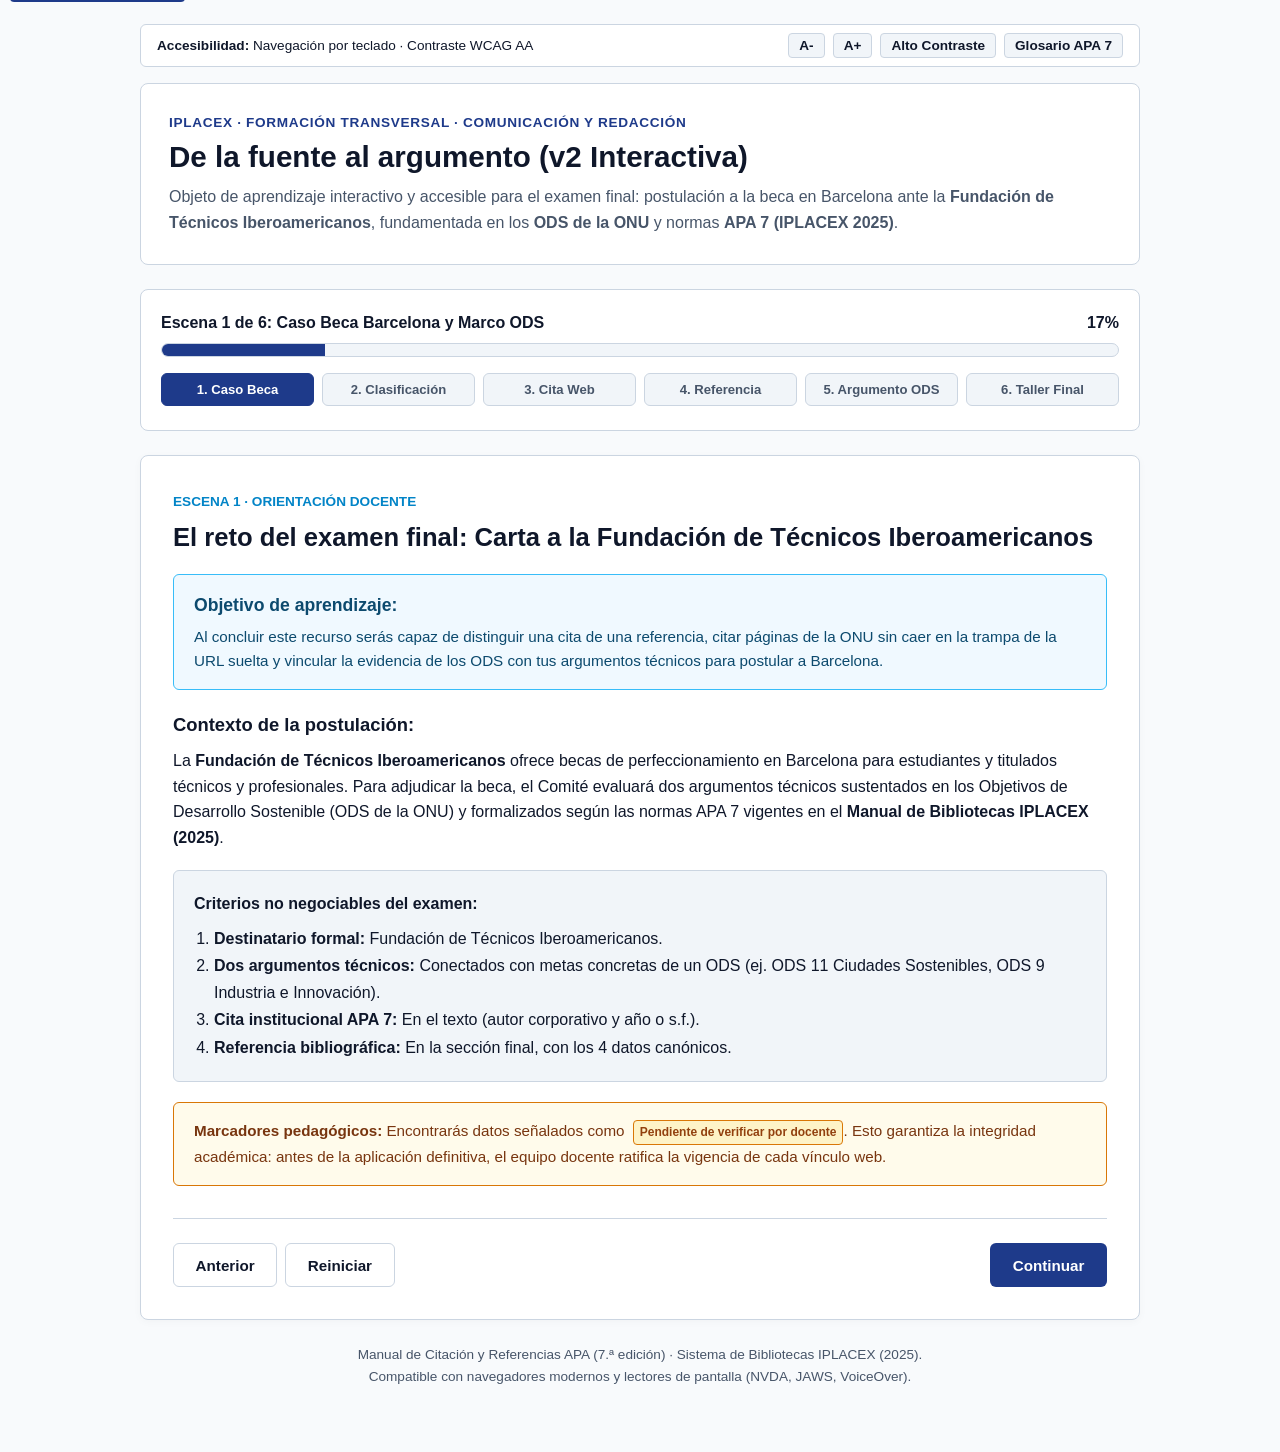
==== public/de_la_fuente_al_argumento_v2.html @ 6ce0df16 "feat: initialize project structure and base app Set up the core development environment with Vite, R" ====
<!DOCTYPE html>
<html lang="es">
<head>
  <meta charset="UTF-8">
  <meta name="viewport" content="width=device-width, initial-scale=1.0">
  <title>De la fuente al argumento (v2 Avanzada) - Objeto de Aprendizaje APA 7 & ODS</title>
  <meta name="description" content="Recurso educativo accesible avanzado v2: normas APA 7 (IPLACEX 2025), ODS de la ONU y carta de postulación a la Fundación de Técnicos Iberoamericanos.">
  <style>
    :root {
      --font-scale: 1rem;
      --color-bg: #f8fafc;
      --color-surface: #ffffff;
      --color-surface-subtle: #f1f5f9;
      --color-border: #cbd5e1;
      --color-border-dark: #64748b;
      --color-text: #0f172a;
      --color-text-muted: #475569;
      --color-primary: #1e3a8a;
      --color-primary-hover: #172554;
      --color-accent: #0284c7;
      --color-success-bg: #ecfdf5;
      --color-success-border: #059669;
      --color-success-text: #064e3b;
      --color-error-bg: #fef2f2;
      --color-error-border: #dc2626;
      --color-error-text: #7f1d1d;
      --color-warning-bg: #fffbeb;
      --color-warning-border: #d97706;
      --color-warning-text: #78350f;
    }

    body.high-contrast {
      --color-bg: #000000;
      --color-surface: #121212;
      --color-surface-subtle: #1e1e1e;
      --color-border: #ffffff;
      --color-border-dark: #facc15;
      --color-text: #ffffff;
      --color-text-muted: #e2e8f0;
      --color-primary: #facc15;
      --color-primary-hover: #eab308;
      --color-accent: #38bdf8;
      --color-success-bg: #052e16;
      --color-success-border: #22c55e;
      --color-success-text: #86efac;
      --color-error-bg: #450a0a;
      --color-error-border: #ef4444;
      --color-error-text: #fca5a5;
    }

    * {
      box-sizing: border-box;
      margin: 0;
      padding: 0;
    }

    body {
      font-family: -apple-system, BlinkMacSystemFont, "Segoe UI", Roboto, Helvetica, Arial, sans-serif;
      font-size: var(--font-scale);
      background-color: var(--color-bg);
      color: var(--color-text);
      line-height: 1.6;
      padding: 1.5rem 1rem 4rem 1rem;
      transition: background-color 0.2s, color 0.2s;
    }

    .skip-link {
      position: absolute;
      top: -40px;
      left: 10px;
      background: var(--color-primary);
      color: #fff;
      padding: 8px 16px;
      text-decoration: none;
      font-weight: bold;
      z-index: 1000;
      border-radius: 4px;
    }
    .skip-link:focus {
      top: 10px;
      outline: 3px solid #facc15;
    }

    :focus-visible {
      outline: 3px solid var(--color-primary);
      outline-offset: 3px;
    }

    .container {
      max-width: 1000px;
      margin: 0 auto;
    }

    /* Accessibility Top Bar */
    .accessibility-bar {
      display: flex;
      justify-content: space-between;
      align-items: center;
      background: var(--color-surface);
      border: 1px solid var(--color-border);
      border-radius: 6px;
      padding: 0.5rem 1rem;
      margin-bottom: 1rem;
      font-size: 0.85rem;
      flex-wrap: wrap;
      gap: 0.5rem;
    }

    .accessibility-controls {
      display: flex;
      gap: 0.5rem;
      align-items: center;
    }

    .btn-acc {
      background: var(--color-surface-subtle);
      border: 1px solid var(--color-border);
      color: var(--color-text);
      padding: 4px 10px;
      border-radius: 4px;
      font-size: 0.85rem;
      font-weight: 600;
      cursor: pointer;
    }
    .btn-acc:hover {
      background: var(--color-border);
    }

    header.app-header {
      background: var(--color-surface);
      border: 1px solid var(--color-border);
      border-radius: 8px;
      padding: 1.75rem;
      margin-bottom: 1.5rem;
    }

    .badge-institution {
      font-size: 0.85rem;
      font-weight: 700;
      color: var(--color-primary);
      text-transform: uppercase;
      letter-spacing: 0.05em;
    }

    h1.resource-title {
      font-size: 1.85rem;
      font-weight: 800;
      margin: 0.35rem 0 0.5rem 0;
      line-height: 1.25;
    }

    /* Tabs & Progress */
    .progress-section {
      background: var(--color-surface);
      border: 1px solid var(--color-border);
      border-radius: 8px;
      padding: 1.25rem;
      margin-bottom: 1.5rem;
    }

    .progress-header {
      display: flex;
      justify-content: space-between;
      align-items: center;
      margin-bottom: 0.5rem;
      font-weight: 700;
    }

    .progress-track {
      width: 100%;
      height: 14px;
      background: var(--color-surface-subtle);
      border: 1px solid var(--color-border);
      border-radius: 7px;
      overflow: hidden;
    }

    .progress-fill {
      height: 100%;
      background: var(--color-primary);
      width: 17%;
      transition: width 0.3s ease;
    }

    .scene-indicators {
      display: flex;
      justify-content: space-between;
      gap: 0.5rem;
      margin-top: 1rem;
      overflow-x: auto;
      padding-bottom: 4px;
    }

    .scene-dot-btn {
      flex: 1;
      min-width: 90px;
      background: var(--color-surface-subtle);
      border: 1px solid var(--color-border);
      border-radius: 6px;
      padding: 8px 6px;
      font-size: 0.82rem;
      font-weight: 600;
      color: var(--color-text-muted);
      cursor: pointer;
      text-align: center;
    }

    .scene-dot-btn.active {
      background: var(--color-primary);
      color: #ffffff;
      border-color: var(--color-primary);
    }
    body.high-contrast .scene-dot-btn.active {
      color: #000000;
    }

    .scene-dot-btn.completed {
      border-color: var(--color-success-border);
      color: var(--color-success-text);
    }

    main.scene-card {
      background: var(--color-surface);
      border: 1px solid var(--color-border);
      border-radius: 8px;
      padding: 2rem;
      box-shadow: 0 2px 8px rgba(0,0,0,0.03);
      margin-bottom: 1.5rem;
    }

    .scene-badge {
      display: inline-block;
      font-size: 0.85rem;
      font-weight: 700;
      color: var(--color-accent);
      margin-bottom: 0.5rem;
    }

    h2.scene-heading {
      font-size: 1.6rem;
      margin-bottom: 1rem;
      line-height: 1.3;
    }

    .callout {
      border-radius: 6px;
      padding: 1rem 1.25rem;
      margin: 1.25rem 0;
      font-size: 0.95rem;
      border: 1px solid var(--color-border);
      background: var(--color-surface-subtle);
    }

    .callout-info {
      border-color: #38bdf8;
      background: #f0f9ff;
      color: #0c4a6e;
    }
    body.high-contrast .callout-info {
      background: #082f49;
      color: #e0f2fe;
    }

    .callout-warning {
      border-color: var(--color-warning-border);
      background: var(--color-warning-bg);
      color: var(--color-warning-text);
    }

    .tag-unverified {
      display: inline-block;
      background: #fef3c7;
      border: 1px solid #d97706;
      color: #92400e;
      font-size: 0.75rem;
      font-weight: 700;
      padding: 2px 6px;
      border-radius: 4px;
      margin-left: 4px;
    }
    body.high-contrast .tag-unverified {
      background: #78350f;
      color: #fef08a;
      border-color: #fde047;
    }

    .btn {
      display: inline-flex;
      align-items: center;
      justify-content: center;
      padding: 0.7rem 1.35rem;
      font-size: 0.95rem;
      font-weight: 600;
      border-radius: 6px;
      cursor: pointer;
      border: 1px solid transparent;
      min-height: 44px;
    }

    .btn-primary {
      background: var(--color-primary);
      color: #ffffff;
    }
    body.high-contrast .btn-primary {
      color: #000000;
    }
    .btn-primary:hover {
      background: var(--color-primary-hover);
    }

    .btn-secondary {
      background: var(--color-surface);
      border-color: var(--color-border);
      color: var(--color-text);
    }
    .btn-secondary:hover {
      background: var(--color-surface-subtle);
      border-color: var(--color-border-dark);
    }

    .btn-hint {
      background: #fef9c3;
      border-color: #facc15;
      color: #854d0e;
    }

    .feedback-box {
      margin-top: 1.25rem;
      padding: 1.15rem;
      border-radius: 6px;
      font-size: 0.95rem;
      display: none;
    }
    .feedback-box.active { display: block; }
    .feedback-success {
      background: var(--color-success-bg);
      border: 2px solid var(--color-success-border);
      color: var(--color-success-text);
    }
    .feedback-error {
      background: var(--color-error-bg);
      border: 2px solid var(--color-error-border);
      color: var(--color-error-text);
    }

    .hint-box {
      background: #fefce8;
      border: 1px dashed #ca8a04;
      color: #713f12;
      padding: 0.85rem 1.15rem;
      border-radius: 6px;
      margin-top: 1rem;
      font-size: 0.92rem;
      display: none;
    }
    .hint-box.active { display: block; }

    .nav-toolbar {
      display: flex;
      justify-content: space-between;
      align-items: center;
      gap: 0.75rem;
      flex-wrap: wrap;
      margin-top: 2rem;
      padding-top: 1.5rem;
      border-top: 1px solid var(--color-border);
    }

    .comp-grid {
      display: grid;
      grid-template-columns: 1fr;
      gap: 1.25rem;
      margin-top: 1.25rem;
    }
    @media (min-width: 768px) {
      .comp-grid { grid-template-columns: 1fr 1fr; }
    }

    .comp-card {
      border: 2px solid var(--color-border);
      border-radius: 8px;
      padding: 1.25rem;
      background: var(--color-surface);
      display: flex;
      flex-direction: column;
      justify-content: space-between;
    }

    .rubric-item {
      border: 1px solid var(--color-border);
      border-radius: 6px;
      padding: 1rem;
      margin-bottom: 0.75rem;
      background: var(--color-surface);
    }
    .rubric-item label {
      display: flex;
      align-items: flex-start;
      gap: 0.75rem;
      font-weight: 600;
      cursor: pointer;
    }
    .rubric-item input[type="checkbox"] {
      width: 22px;
      height: 22px;
      margin-top: 2px;
      accent-color: var(--color-primary);
    }

    /* Modal for Glossary */
    .modal-backdrop {
      position: fixed;
      inset: 0;
      background: rgba(0,0,0,0.6);
      display: none;
      align-items: center;
      justify-content: center;
      z-index: 2000;
      padding: 1rem;
    }
    .modal-backdrop.active { display: flex; }

    .modal-content {
      background: var(--color-surface);
      border: 1px solid var(--color-border);
      border-radius: 8px;
      max-width: 700px;
      width: 100%;
      max-height: 85vh;
      overflow-y: auto;
      padding: 1.5rem;
    }

    .modal-header {
      display: flex;
      justify-content: space-between;
      align-items: center;
      margin-bottom: 1rem;
      border-bottom: 1px solid var(--color-border);
      padding-bottom: 0.5rem;
    }

    .close-btn {
      background: transparent;
      border: none;
      font-size: 1.5rem;
      cursor: pointer;
      color: var(--color-text);
    }

    .glossary-entry {
      margin-bottom: 1rem;
      padding-bottom: 1rem;
      border-bottom: 1px solid var(--color-border);
    }
    .glossary-entry strong { color: var(--color-primary); }

    @media print {
      body { background: white; color: black; }
      .accessibility-bar, .nav-toolbar, .scene-indicators, #btn-hint { display: none !important; }
      main.scene-card { border: none; box-shadow: none; }
    }
  </style>
</head>
<body>
  <a href="#main-content" class="skip-link">Saltar al contenido</a>

  <div class="container">
    <!-- Accessibility utility bar -->
    <aside class="accessibility-bar" aria-label="Herramientas de accesibilidad y consulta">
      <div><strong>Accesibilidad:</strong> Navegación por teclado · Contraste WCAG AA</div>
      <div class="accessibility-controls">
        <button class="btn-acc" onclick="changeFontSize(-1)" aria-label="Reducir tamaño de letra">A-</button>
        <button class="btn-acc" onclick="changeFontSize(1)" aria-label="Aumentar tamaño de letra">A+</button>
        <button class="btn-acc" onclick="toggleContrast()" id="btn-contrast">Alto Contraste</button>
        <button class="btn-acc" onclick="openGlossary()">Glosario APA 7</button>
      </div>
    </aside>

    <header class="app-header" role="banner">
      <div class="badge-institution">IPLACEX · Formación Transversal · Comunicación y Redacción</div>
      <h1 class="resource-title">De la fuente al argumento (v2 Interactiva)</h1>
      <p style="color: var(--color-text-muted);">
        Objeto de aprendizaje interactivo y accesible para el examen final: postulación a la beca en Barcelona ante la <strong>Fundación de Técnicos Iberoamericanos</strong>, fundamentada en los <strong>ODS de la ONU</strong> y normas <strong>APA 7 (IPLACEX 2025)</strong>.
      </p>
    </header>

    <section class="progress-section" aria-label="Progreso de aprendizaje">
      <div class="progress-header">
        <span id="progress-label">Escena 1 de 6: Orientación y Caso</span>
        <span id="progress-percent" aria-live="polite">17%</span>
      </div>
      <div class="progress-track" role="progressbar" id="progress-bar" aria-valuenow="17" aria-valuemin="0" aria-valuemax="100">
        <div class="progress-fill" id="progress-fill" style="width: 17%;"></div>
      </div>
      <nav class="scene-indicators" aria-label="Escenas disponibles">
        <button class="scene-dot-btn active" id="dot-1" onclick="goToScene(1)">1. Caso Beca</button>
        <button class="scene-dot-btn" id="dot-2" onclick="goToScene(2)">2. Clasificación</button>
        <button class="scene-dot-btn" id="dot-3" onclick="goToScene(3)">3. Cita Web</button>
        <button class="scene-dot-btn" id="dot-4" onclick="goToScene(4)">4. Referencia</button>
        <button class="scene-dot-btn" id="dot-5" onclick="goToScene(5)">5. Argumento ODS</button>
        <button class="scene-dot-btn" id="dot-6" onclick="goToScene(6)">6. Taller Final</button>
      </nav>
    </section>

    <main class="scene-card" id="main-content" role="main" tabindex="-1">
      <div id="scene-container"></div>

      <nav class="nav-toolbar" aria-label="Controles de navegación">
        <div style="display: flex; gap: 0.5rem;">
          <button class="btn btn-secondary" id="btn-prev" onclick="changeScene(-1)">Anterior</button>
          <button class="btn btn-secondary" onclick="restartResource()">Reiniciar</button>
        </div>
        <div style="display: flex; gap: 0.5rem;">
          <button class="btn btn-hint" id="btn-hint" onclick="toggleHint()">Ver Pista</button>
          <button class="btn btn-primary" id="btn-next" onclick="changeScene(1)">Continuar</button>
        </div>
      </nav>
    </main>

    <footer style="text-align: center; font-size: 0.85rem; color: var(--color-text-muted); margin-top: 1.5rem;">
      Manual de Citación y Referencias APA (7.ª edición) · Sistema de Bibliotecas IPLACEX (2025).<br>
      Compatible con navegadores modernos y lectores de pantalla (NVDA, JAWS, VoiceOver).
    </footer>
  </div>

  <!-- Modal Glosario -->
  <div class="modal-backdrop" id="glossary-modal" role="dialog" aria-modal="true" aria-labelledby="glossary-title">
    <div class="modal-content">
      <div class="modal-header">
        <h3 id="glossary-title" style="font-size: 1.3rem;">Glosario Clave APA 7 & ODS</h3>
        <button class="close-btn" onclick="closeGlossary()" aria-label="Cerrar ventana">×</button>
      </div>
      <div id="glossary-body">
        <div class="glossary-entry">
          <strong>Cita en el texto:</strong>
          <p>Mención en el párrafo que acredita autoría y fecha (ej. <code>(Organización de las Naciones Unidas [ONU], 2023, párr. 4)</code>). Nunca contiene una URL.</p>
        </div>
        <div class="glossary-entry">
          <strong>Referencia bibliográfica:</strong>
          <p>Entrada al final del texto en la sección 'Referencias' con: Autor. (Año). <em>Título en cursiva</em>. Sitio web. URL.</p>
        </div>
        <div class="glossary-entry">
          <strong>URL (Dirección web):</strong>
          <p>Localizador técnico que solo se coloca al cierre de la referencia bibliográfica para permitir al lector consultar la página original.</p>
        </div>
        <div class="glossary-entry">
          <strong>Autor Institucional o Corporativo:</strong>
          <p>Organismo que asume la responsabilidad del contenido (Organización de las Naciones Unidas). La primera vez se escribe completo con la sigla entre corchetes <code>[ONU]</code>.</p>
        </div>
        <div class="glossary-entry">
          <strong>(s.f.) - Sin fecha:</strong>
          <p>Abreviatura oficial en minúsculas exigida por APA 7 cuando una página web no tiene fecha de publicación o actualización explícita.</p>
        </div>
        <div class="glossary-entry">
          <strong>Marcador [Pendiente de verificar por docente]:</strong>
          <p>Rotulación pedagógica obligatoria para asegurar que el docente valide la fecha y enlace de la página institucional de la ONU antes de publicar el examen.</p>
        </div>
      </div>
      <div style="text-align: right; margin-top: 1rem;">
        <button class="btn btn-secondary" onclick="closeGlossary()">Entendido</button>
      </div>
    </div>
  </div>

  <script>
    let currentScene = 1;
    const totalScenes = 6;
    let hintVisible = false;
    let fontSizeMultiplier = 1;

    let s2Answers = {};
    const s2Items = [
      { id: 'item1', text: 'https://www.un.org/sustainabledevelopment/es/cities/', correct: 'url', explanation: 'Es una URL suelta. No constituye cita ni referencia.' },
      { id: 'item2', text: '(Organización de las Naciones Unidas [ONU], 2023, párr. 4)', correct: 'cita', explanation: 'Es una cita parentética en el texto con autor corporativo, año y párrafo.' },
      { id: 'item3', text: 'Organización de las Naciones Unidas. (2023). Objetivo 11: Lograr que las ciudades sean más inclusivas, seguras, resilientes y sostenibles. Naciones Unidas. https://www.un.org/sustainabledevelopment/es/cities/', correct: 'referencia', explanation: 'Es una referencia bibliográfica completa según APA 7 (IPLACEX 2025).' },
      { id: 'item4', text: 'Según la Organización de las Naciones Unidas [ONU] (2023), la tecnificación de las redes energéticas...', correct: 'cita', explanation: 'Es una cita narrativa integrada al discurso del párrafo.' }
    ];

    let s3Selected = null;
    let s5Selected = null;
    let customTextDraft = '';

    function changeFontSize(delta) {
      if (delta > 0 && fontSizeMultiplier < 1.3) fontSizeMultiplier += 0.1;
      if (delta < 0 && fontSizeMultiplier > 0.85) fontSizeMultiplier -= 0.1;
      document.documentElement.style.setProperty('--font-scale', fontSizeMultiplier + 'rem');
    }

    function toggleContrast() {
      document.body.classList.toggle('high-contrast');
      const isHc = document.body.classList.contains('high-contrast');
      document.getElementById('btn-contrast').innerText = isHc ? 'Modo Normal' : 'Alto Contraste';
    }

    function openGlossary() { document.getElementById('glossary-modal').classList.add('active'); }
    function closeGlossary() { document.getElementById('glossary-modal').classList.remove('active'); }

    function renderScene(sceneNum) {
      const container = document.getElementById('scene-container');
      hintVisible = false;
      document.getElementById('btn-hint').style.display = (sceneNum >= 2 && sceneNum <= 5) ? 'inline-flex' : 'none';
      document.getElementById('btn-prev').disabled = (sceneNum === 1);
      document.getElementById('btn-next').innerText = (sceneNum === totalScenes) ? 'Finalizar' : 'Continuar';

      const pct = Math.round((sceneNum / totalScenes) * 100);
      document.getElementById('progress-percent').innerText = pct + '%';
      document.getElementById('progress-fill').style.width = pct + '%';
      document.getElementById('progress-bar').setAttribute('aria-valuenow', pct);

      const sceneNames = [
        "Caso Beca Barcelona y Marco ODS",
        "Clasificar Cita, Referencia y URL",
        "Cita Institucional APA 7",
        "Referencia Bibliográfica en 4 Pasos",
        "Fundamentación del Argumento con ODS",
        "Taller de Redacción y Autoevaluación"
      ];
      document.getElementById('progress-label').innerText = `Escena ${sceneNum} de ${totalScenes}: ${sceneNames[sceneNum - 1]}`;

      for (let i = 1; i <= totalScenes; i++) {
        const dot = document.getElementById('dot-' + i);
        if (dot) dot.className = 'scene-dot-btn' + (i === sceneNum ? ' active' : (i < sceneNum ? ' completed' : ''));
      }

      if (sceneNum === 1) {
        container.innerHTML = `
          <span class="scene-badge">ESCENA 1 · ORIENTACIÓN DOCENTE</span>
          <h2 class="scene-heading">El reto del examen final: Carta a la Fundación de Técnicos Iberoamericanos</h2>
          
          <div class="callout callout-info">
            <h3 style="font-size: 1.1rem; margin-bottom: 0.35rem;">Objetivo de aprendizaje:</h3>
            <p>Al concluir este recurso serás capaz de distinguir una cita de una referencia, citar páginas de la ONU sin caer en la trampa de la URL suelta y vincular la evidencia de los ODS con tus argumentos técnicos para postular a Barcelona.</p>
          </div>

          <h3 style="font-size: 1.15rem; margin-top: 1.25rem;">Contexto de la postulación:</h3>
          <p style="margin-top: 0.5rem;">
            La <strong>Fundación de Técnicos Iberoamericanos</strong> ofrece becas de perfeccionamiento en Barcelona para estudiantes y titulados técnicos y profesionales. Para adjudicar la beca, el Comité evaluará dos argumentos técnicos sustentados en los Objetivos de Desarrollo Sostenible (ODS de la ONU) y formalizados según las normas APA 7 vigentes en el <strong>Manual de Bibliotecas IPLACEX (2025)</strong>.
          </p>

          <div style="background: var(--color-surface-subtle); border: 1px solid var(--color-border); border-radius: 6px; padding: 1.25rem; margin: 1.25rem 0;">
            <h4 style="margin-bottom: 0.5rem;">Criterios no negociables del examen:</h4>
            <ol style="padding-left: 1.25rem; line-height: 1.7;">
              <li><strong>Destinatario formal:</strong> Fundación de Técnicos Iberoamericanos.</li>
              <li><strong>Dos argumentos técnicos:</strong> Conectados con metas concretas de un ODS (ej. ODS 11 Ciudades Sostenibles, ODS 9 Industria e Innovación).</li>
              <li><strong>Cita institucional APA 7:</strong> En el texto (autor corporativo y año o s.f.).</li>
              <li><strong>Referencia bibliográfica:</strong> En la sección final, con los 4 datos canónicos.</li>
            </ol>
          </div>

          <div class="callout callout-warning">
            <strong>Marcadores pedagógicos:</strong> Encontrarás datos señalados como <span class="tag-unverified">Pendiente de verificar por docente</span>. Esto garantiza la integridad académica: antes de la aplicación definitiva, el equipo docente ratifica la vigencia de cada vínculo web.
          </div>
        `;
      } else if (sceneNum === 2) {
        container.innerHTML = `
          <span class="scene-badge">ESCENA 2 · ACTIVIDAD DE CLASIFICACIÓN</span>
          <h2 class="scene-heading">Diferenciar Cita, Referencia y URL</h2>
          <p>Uno de los errores más graves en Blackboard es pegar una URL en el cuerpo de la carta creyendo que es una cita. Clasifica cada ítem:</p>

          <div style="margin-top: 1.25rem;">
            ${s2Items.map((item, idx) => `
              <div style="background: var(--color-surface-subtle); border: 1px solid var(--color-border); border-radius: 6px; padding: 1rem; margin-bottom: 1rem;">
                <p style="font-family: monospace; font-size: 0.95rem; margin-bottom: 0.75rem; word-break: break-all;"><strong>Ítem ${idx + 1}:</strong> "${item.text}"</p>
                <div style="display: flex; gap: 0.5rem; flex-wrap: wrap;">
                  <button class="btn btn-secondary ${s2Answers[item.id] === 'cita' ? 'btn-primary' : ''}" onclick="selectS2('${item.id}', 'cita')">Cita en el texto</button>
                  <button class="btn btn-secondary ${s2Answers[item.id] === 'referencia' ? 'btn-primary' : ''}" onclick="selectS2('${item.id}', 'referencia')">Referencia bibliográfica</button>
                  <button class="btn btn-secondary ${s2Answers[item.id] === 'url' ? 'btn-primary' : ''}" onclick="selectS2('${item.id}', 'url')">URL suelta</button>
                </div>
                <div id="fb-s2-${item.id}" class="feedback-box"></div>
              </div>
            `).join('')}
          </div>

          <div id="hint-content" class="hint-box">
            <strong>Pista del docente:</strong> Si tiene <code>https://</code> y nada más, es URL suelta. Si está entre paréntesis dentro de una oración (o integrada con el autor), es Cita. Si tiene autor, fecha, título en cursiva y URL al final del documento, es Referencia.
          </div>
        `;
        // Refresh active feedbacks
        s2Items.forEach(item => {
          if (s2Answers[item.id]) {
            const fb = document.getElementById('fb-s2-' + item.id);
            const isCorrect = (s2Answers[item.id] === item.correct);
            fb.className = 'feedback-box active ' + (isCorrect ? 'feedback-success' : 'feedback-error');
            fb.innerHTML = `<strong>${isCorrect ? '¡Correcto!' : 'Revisión necesaria:'}</strong> ${item.explanation}`;
          }
        });
      } else if (sceneNum === 3) {
        container.innerHTML = `
          <span class="scene-badge">ESCENA 3 · REGLAS DE CITACIÓN APA 7</span>
          <h2 class="scene-heading">Cómo citar una página institucional de la ONU</h2>
          <p>El Manual de Bibliotecas IPLACEX (2025) establece:</p>
          
          <ul style="padding-left: 1.25rem; margin: 1rem 0; line-height: 1.7;">
            <li><strong>Primera cita de autor corporativo:</strong> Se indica el nombre completo y la sigla entre corchetes: <code>Organización de las Naciones Unidas [ONU] (2023)</code> o <code>(Organización de las Naciones Unidas [ONU], 2023)</code>.</li>
            <li><strong>Citas subsiguientes:</strong> Puedes usar directamente la sigla: <code>(ONU, 2023)</code>.</li>
            <li><strong>Páginas web sin número de página:</strong> Si citas textual, indica el párrafo (ej. <code>párr. 4</code>).</li>
          </ul>

          <div style="margin-top: 1.25rem;">
            <h3 style="font-size: 1.05rem; margin-bottom: 0.75rem;">¿Cuál opción cumple estrictamente la norma en tu carta?</h3>
            <div style="display: grid; gap: 0.75rem;">
              <button class="btn btn-secondary ${s3Selected === 1 ? 'btn-primary' : ''}" style="text-align: left; justify-content: flex-start; height: auto; padding: 1rem;" onclick="selectS3(1)">
                A) "Como señala la Organización de las Naciones Unidas [ONU] (2023, párr. 4), la transición hacia urbes sostenibles exige técnicos en eficiencia energética..."
              </button>
              <button class="btn btn-secondary ${s3Selected === 2 ? 'btn-primary' : ''}" style="text-align: left; justify-content: flex-start; height: auto; padding: 1rem;" onclick="selectS3(2)">
                B) "La transición exige técnicos en eficiencia energética (ver https://www.un.org/sustainabledevelopment/es/cities/)."
              </button>
              <button class="btn btn-secondary ${s3Selected === 3 ? 'btn-primary' : ''}" style="text-align: left; justify-content: flex-start; height: auto; padding: 1rem;" onclick="selectS3(3)">
                C) "Según la página de la ONU 'Objetivo 11' (2023), se necesitan técnicos..."
              </button>
            </div>
            <div id="fb-s3" class="feedback-box"></div>
          </div>

          <div id="hint-content" class="hint-box">
            <strong>Pista del docente:</strong> Nunca cites una URL en el cuerpo del texto ni cites por el título de la página cuando el autor institucional está claramente identificado.
          </div>
        `;
        if (s3Selected) {
          const fb = document.getElementById('fb-s3');
          fb.className = 'feedback-box active ' + (s3Selected === 1 ? 'feedback-success' : 'feedback-error');
          fb.innerHTML = (s3Selected === 1) 
            ? '<strong>¡Excelente elección!</strong> Es una cita narrativa impecable: autor institucional completo con corchetes para la sigla en primera mención, año y localizador de párrafo.'
            : (s3Selected === 2 ? '<strong>Error común grave:</strong> Nunca introduzcas la URL en la redacción del párrafo.' : '<strong>Inadecuado:</strong> En APA 7 se cita por el autor formal, no por el título del artículo o página web.');
        }
      } else if (sceneNum === 4) {
        container.innerHTML = `
          <span class="scene-badge">ESCENA 4 · REFERENCIA BIBLIOGRÁFICA</span>
          <h2 class="scene-heading">Estructura canónica de los 4 elementos (Manual IPLACEX 2025)</h2>
          <p>Para la página web de la ONU, la referencia bibliográfica al final de la carta debe ordenarse así:</p>

          <div style="margin: 1.25rem 0;">
            <div style="background: var(--color-surface-subtle); border-left: 4px solid var(--color-primary); padding: 0.85rem 1rem; margin-bottom: 0.5rem; border-radius: 0 6px 6px 0;">
              <strong>1. ¿Quién? (Autoría corporativa):</strong> Organización de las Naciones Unidas.
            </div>
            <div style="background: var(--color-surface-subtle); border-left: 4px solid var(--color-accent); padding: 0.85rem 1rem; margin-bottom: 0.5rem; border-radius: 0 6px 6px 0;">
              <strong>2. ¿Cuándo? (Fecha o s.f.):</strong> (2023). <span class="tag-unverified">Pendiente de verificar por docente</span>
            </div>
            <div style="background: var(--color-surface-subtle); border-left: 4px solid #10b981; padding: 0.85rem 1rem; margin-bottom: 0.5rem; border-radius: 0 6px 6px 0;">
              <strong>3. ¿Qué? (Título de la página en cursiva):</strong> <em>Objetivo 11: Lograr que las ciudades sean más inclusivas, seguras, resilientes y sostenibles.</em>
            </div>
            <div style="background: var(--color-surface-subtle); border-left: 4px solid #8b5cf6; padding: 0.85rem 1rem; margin-bottom: 0.5rem; border-radius: 0 6px 6px 0;">
              <strong>4. ¿Dónde? (Sitio web y enlace URL):</strong> Naciones Unidas. https://www.un.org/sustainabledevelopment/es/cities/
            </div>
          </div>

          <div class="callout callout-info">
            <strong>Ficha consolidada para tu carta de postulación:</strong>
            <p style="font-family: monospace; font-size: 0.95rem; margin-top: 0.5rem; background: #fff; padding: 0.75rem; border: 1px solid var(--color-border); border-radius: 4px; word-break: break-all;">
              Organización de las Naciones Unidas. (2023). <em>Objetivo 11: Lograr que las ciudades sean más inclusivas, seguras, resilientes y sostenibles</em>. Naciones Unidas. https://www.un.org/sustainabledevelopment/es/cities/
            </p>
          </div>

          <div id="hint-content" class="hint-box">
            <strong>Pista del docente:</strong> En APA 7 ya NO se escribe la frase "Recuperado de". La URL se pega limpia al final sin punto posterior para evitar errores en navegadores.
          </div>
        `;
      } else if (sceneNum === 5) {
        container.innerHTML = `
          <span class="scene-badge">ESCENA 5 · INTEGRACIÓN ARGUMENTATIVA</span>
          <h2 class="scene-heading">Comparar: ¿Cuándo la cita fundamenta y cuándo solo decora?</h2>
          <p>Revisa estos dos extractos dirigidos al Comité de Selección de la <strong>Fundación de Técnicos Iberoamericanos</strong>:</p>

          <div class="comp-grid">
            <div class="comp-card">
              <div>
                <span style="background: #fee2e2; color: #991b1b; padding: 3px 8px; border-radius: 4px; font-weight: 700; font-size: 0.8rem; border: 1px solid #f87171;">OPCIÓN A: CITA "ISLA"</span>
                <p style="font-style: italic; margin-top: 0.75rem; font-size: 0.95rem;">
                  "Estimada Fundación: Solicito la beca en Barcelona porque es una ciudad maravillosa. Tal como indica la Organización de las Naciones Unidas [ONU] (2023), 'las ciudades concentran el 70% de las emisiones globales'. Siempre he soñado con estudiar allá y esta beca me ayudaría a viajar."
                </p>
              </div>
              <button class="btn btn-secondary ${s5Selected === 'A' ? 'btn-primary' : ''}" style="margin-top: 1rem;" onclick="selectS5('A')">Analizar Opción A</button>
            </div>

            <div class="comp-card">
              <div>
                <span style="background: #dcfce7; color: #166534; padding: 3px 8px; border-radius: 4px; font-weight: 700; font-size: 0.8rem; border: 1px solid #4ade80;">OPCIÓN B: CITA COMO FUNDAMENTO</span>
                <p style="font-style: italic; margin-top: 0.75rem; font-size: 0.95rem;">
                  "Estimado Comité de Selección: Postulo a la beca técnica en Barcelona motivado por la urgencia de descarbonizar el transporte local. Según la Organización de las Naciones Unidas [ONU] (2023), alcanzar ciudades sostenibles (ODS 11) exige modernizar la infraestructura energética crítica (párr. 4). La formación en Barcelona me otorgará metodologías prácticas en redes inteligentes para transferirlas a los municipios de mi región."
                </p>
              </div>
              <button class="btn btn-secondary ${s5Selected === 'B' ? 'btn-primary' : ''}" style="margin-top: 1rem;" onclick="selectS5('B')">Analizar Opción B</button>
            </div>
          </div>

          <div id="fb-s5" class="feedback-box"></div>

          <div id="hint-content" class="hint-box">
            <strong>Pista del docente:</strong> Una cita efectiva demuestra cómo el problema planteado por la ONU es atacado técnicamente mediante los conocimientos que adquirirás en Barcelona.
          </div>
        `;
        if (s5Selected) {
          const fb = document.getElementById('fb-s5');
          fb.className = 'feedback-box active ' + (s5Selected === 'B' ? 'feedback-success' : 'feedback-error');
          fb.innerHTML = (s5Selected === 'B')
            ? '<strong>¡Correcto! La Opción B es el modelo a seguir:</strong> La cita de la ONU (ODS 11) no es un adorno: funciona como premisa mayor que valida la necesidad de la especialización técnica en Barcelona y su posterior impacto en Iberoamérica.'
            : '<strong>Atención a la Opción A:</strong> La cita está desconectada de los motivos del estudiante. Habla de emisiones de la ONU pero luego se justifica en "ganas de viajar", sin articulación profesional ni técnica.';
        }
      } else if (sceneNum === 6) {
        container.innerHTML = `
          <span class="scene-badge">ESCENA 6 · TALLER FINAL Y AUTOEVALUACIÓN</span>
          <h2 class="scene-heading">Taller de Borrador y Rúbrica para Blackboard</h2>
          
          <div class="callout callout-info">
            <strong>Simulador de Párrafo de tu Carta:</strong>
            <p>Puedes escribir a continuación el borrador de tu párrafo argumentativo para contrastarlo con la pauta de autoevaluación:</p>
            <textarea id="student-draft" rows="5" style="width: 100%; margin-top: 0.75rem; padding: 0.75rem; border: 1px solid var(--color-border); border-radius: 6px; font-family: inherit; font-size: 0.95rem;" placeholder="Escribe aquí tu argumento vinculando a la Fundación de Técnicos Iberoamericanos, el ODS y la cita APA 7..." oninput="updateDraft(this.value)">${customTextDraft}</textarea>
          </div>

          <h3 style="font-size: 1.15rem; margin: 1.5rem 0 0.75rem 0;">Lista de Cotejo Formativa (Autoevaluación Docente):</h3>
          <div style="display: grid; gap: 0.75rem;">
            <div class="rubric-item">
              <label>
                <input type="checkbox" onchange="checkRubric()">
                <span>
                  <strong>1. Destinatario y Adecuación Formal:</strong>
                  <br><span style="color: var(--color-text-muted); font-size: 0.85rem; font-weight: normal;">Dirigido formalmente a la «Fundación de Técnicos Iberoamericanos».</span>
                </span>
              </label>
            </div>
            <div class="rubric-item">
              <label>
                <input type="checkbox" onchange="checkRubric()">
                <span>
                  <strong>2. Vínculo Explícito con ODS de la ONU:</strong>
                  <br><span style="color: var(--color-text-muted); font-size: 0.85rem; font-weight: normal;">Dos argumentos técnicos sustentados en metas u objetivos sostenibles (ej. ODS 11 o ODS 9).</span>
                </span>
              </label>
            </div>
            <div class="rubric-item">
              <label>
                <input type="checkbox" onchange="checkRubric()">
                <span>
                  <strong>3. Cita Institucional Correcta APA 7:</strong>
                  <br><span style="color: var(--color-text-muted); font-size: 0.85rem; font-weight: normal;">Autor corporativo completo con sigla entre corchetes [ONU] en primera mención, año o (s.f.) y párrafo. Cero URLs en el texto.</span>
                </span>
              </label>
            </div>
            <div class="rubric-item">
              <label>
                <input type="checkbox" onchange="checkRubric()">
                <span>
                  <strong>4. Articulación Fuente-Argumento:</strong>
                  <br><span style="color: var(--color-text-muted); font-size: 0.85rem; font-weight: normal;">La cita no es una 'isla'; fundamenta por qué la formación en Barcelona resuelve una necesidad técnica real.</span>
                </span>
              </label>
            </div>
            <div class="rubric-item">
              <label>
                <input type="checkbox" onchange="checkRubric()">
                <span>
                  <strong>5. Referencia Bibliográfica Completa (Manual IPLACEX 2025):</strong>
                  <br><span style="color: var(--color-text-muted); font-size: 0.85rem; font-weight: normal;">Autor. (Año). <em>Título en cursiva</em>. Sitio web. URL directa.</span>
                </span>
              </label>
            </div>
          </div>

          <div id="rubric-summary" class="callout callout-info" style="margin-top: 1.25rem;">
            Marca los 5 criterios anteriores para comprobar el estado de preparación de tu carta de postulación.
          </div>

          <div style="text-align: right; margin-top: 1rem;">
            <button class="btn btn-secondary" onclick="window.print()">Imprimir / Guardar Hoja de Estudio</button>
          </div>
        `;
      }
    }

    function updateDraft(val) { customTextDraft = val; }

    function changeScene(delta) {
      const next = currentScene + delta;
      if (next >= 1 && next <= totalScenes) goToScene(next);
    }

    function goToScene(target) {
      currentScene = target;
      renderScene(currentScene);
      document.getElementById('main-content').focus();
    }

    function restartResource() {
      if (confirm("¿Deseas reiniciar todas las actividades del recurso?")) {
        s2Answers = {};
        s3Selected = null;
        s5Selected = null;
        customTextDraft = '';
        goToScene(1);
      }
    }

    function toggleHint() {
      hintVisible = !hintVisible;
      const hint = document.getElementById('hint-content');
      if (hint) {
        hint.className = hintVisible ? 'hint-box active' : 'hint-box';
        document.getElementById('btn-hint').innerText = hintVisible ? 'Ocultar Pista' : 'Ver Pista';
      }
    }

    function selectS2(itemId, category) {
      s2Answers[itemId] = category;
      renderScene(2);
    }

    function selectS3(opt) {
      s3Selected = opt;
      renderScene(3);
    }

    function selectS5(choice) {
      s5Selected = choice;
      renderScene(5);
    }

    function checkRubric() {
      const checkboxes = document.querySelectorAll('.rubric-item input[type="checkbox"]');
      let checkedCount = 0;
      checkboxes.forEach(cb => { if (cb.checked) checkedCount++; });
      const summary = document.getElementById('rubric-summary');
      if (checkedCount === 5) {
        summary.className = 'callout callout-info';
        summary.style.background = 'var(--color-success-bg)';
        summary.style.borderColor = 'var(--color-success-border)';
        summary.style.color = 'var(--color-success-text)';
        summary.innerHTML = '<strong>¡Excelente! Todos los criterios verificados:</strong> Tu argumentación y citación APA 7 están alineadas con la rúbrica del examen final en Blackboard.';
      } else {
        summary.className = 'callout callout-info';
        summary.innerHTML = `Has verificado <strong>${checkedCount} de 5 criterios</strong>. Perfecciona los aspectos faltantes en tu borrador.`;
      }
    }

    document.addEventListener('keydown', function(e) {
      if (e.target.tagName !== 'INPUT' && e.target.tagName !== 'TEXTAREA') {
        if (e.key === 'ArrowRight' && currentScene < totalScenes) changeScene(1);
        else if (e.key === 'ArrowLeft' && currentScene > 1) changeScene(-1);
      }
    });

    renderScene(1);
  </script>
</body>
</html>
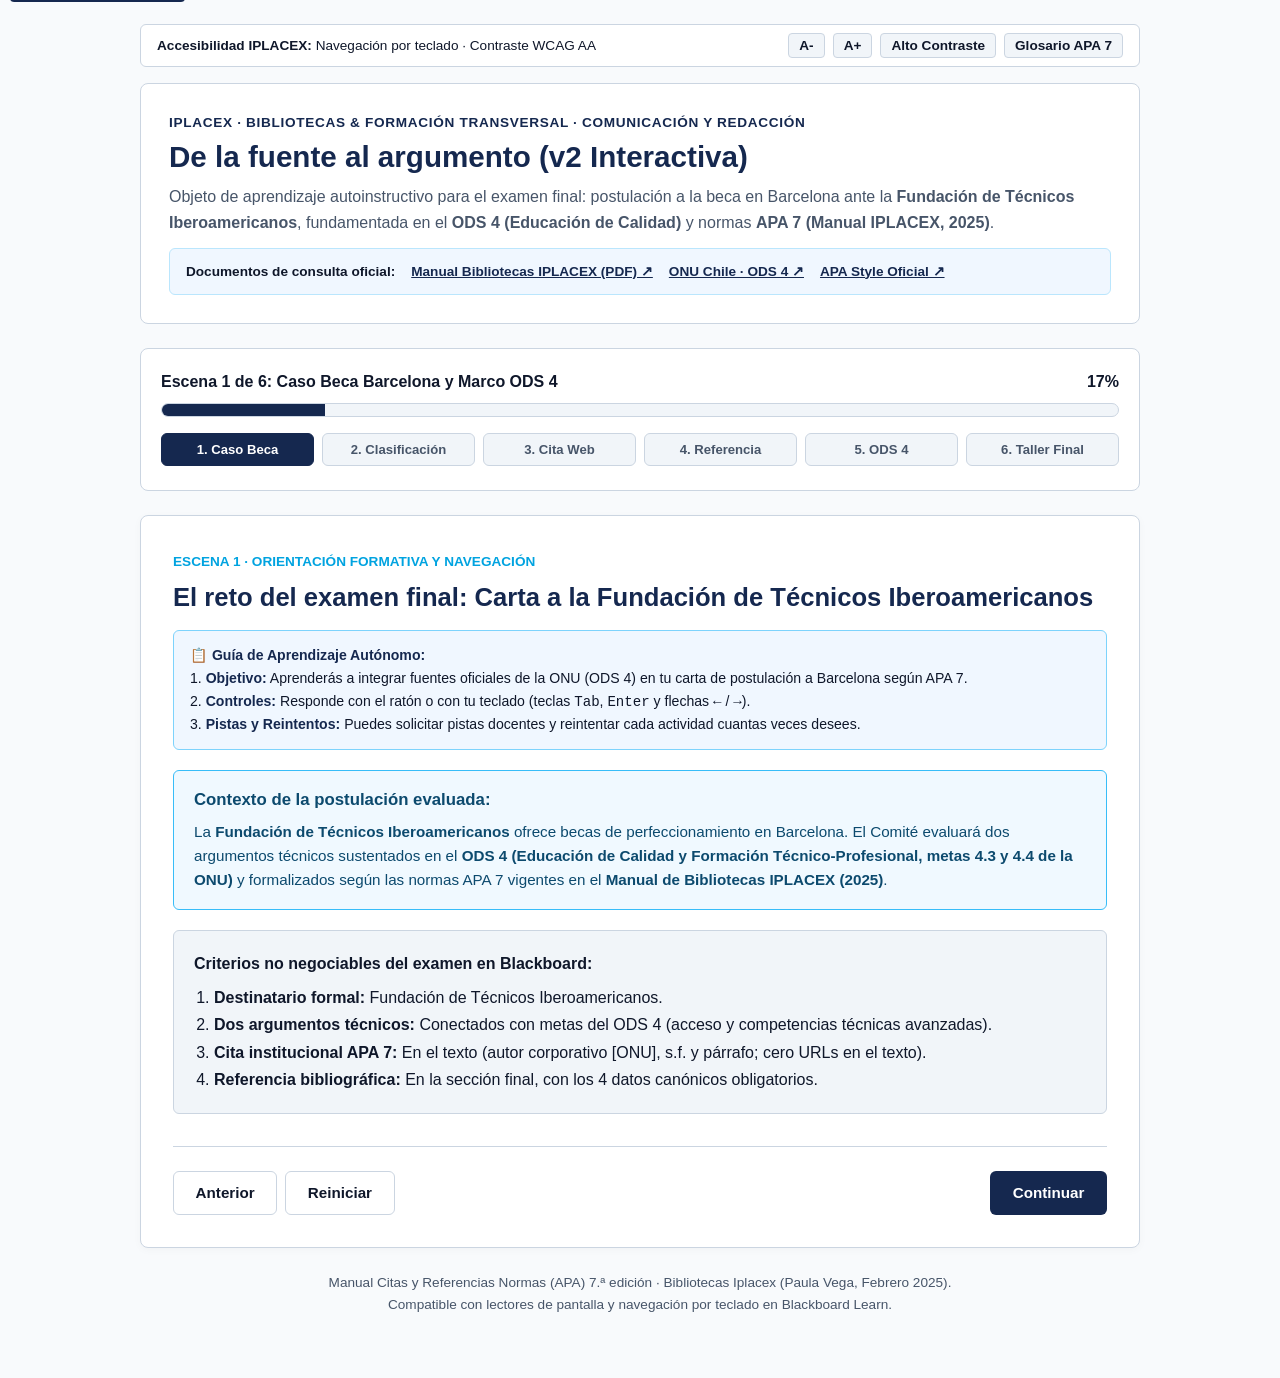
==== commit 546f457c: "feat: update institutional branding and content Update institutional links, course documentation det" ====
--- a/public/de_la_fuente_al_argumento_v2.html
+++ b/public/de_la_fuente_al_argumento_v2.html
@@ -3,8 +3,8 @@
 <head>
   <meta charset="UTF-8">
   <meta name="viewport" content="width=device-width, initial-scale=1.0">
-  <title>De la fuente al argumento (v2 Avanzada) - Objeto de Aprendizaje APA 7 & ODS</title>
-  <meta name="description" content="Recurso educativo accesible avanzado v2: normas APA 7 (IPLACEX 2025), ODS de la ONU y carta de postulación a la Fundación de Técnicos Iberoamericanos.">
+  <title>De la fuente al argumento (v2 Avanzada) - Objeto de Aprendizaje APA 7 y ODS 4 (IPLACEX)</title>
+  <meta name="description" content="Recurso educativo accesible avanzado v2: normas APA 7 (Manual Bibliotecas IPLACEX 2025), ODS 4 de la ONU y carta de postulación a la Fundación de Técnicos Iberoamericanos.">
   <style>
     :root {
       --font-scale: 1rem;
@@ -15,9 +15,9 @@
       --color-border-dark: #64748b;
       --color-text: #0f172a;
       --color-text-muted: #475569;
-      --color-primary: #1e3a8a;
-      --color-primary-hover: #172554;
-      --color-accent: #0284c7;
+      --color-iplacex-navy: #15284f;
+      --color-iplacex-blue: #1e3a8a;
+      --color-iplacex-cyan: #00a3e0;
       --color-success-bg: #ecfdf5;
       --color-success-border: #059669;
       --color-success-text: #064e3b;
@@ -37,9 +37,9 @@
       --color-border-dark: #facc15;
       --color-text: #ffffff;
       --color-text-muted: #e2e8f0;
-      --color-primary: #facc15;
-      --color-primary-hover: #eab308;
-      --color-accent: #38bdf8;
+      --color-iplacex-navy: #facc15;
+      --color-iplacex-blue: #fef08a;
+      --color-iplacex-cyan: #38bdf8;
       --color-success-bg: #052e16;
       --color-success-border: #22c55e;
       --color-success-text: #86efac;
@@ -68,7 +68,7 @@
       position: absolute;
       top: -40px;
       left: 10px;
-      background: var(--color-primary);
+      background: var(--color-iplacex-navy);
       color: #fff;
       padding: 8px 16px;
       text-decoration: none;
@@ -82,7 +82,7 @@
     }
 
     :focus-visible {
-      outline: 3px solid var(--color-primary);
+      outline: 3px solid var(--color-iplacex-navy);
       outline-offset: 3px;
     }
 
@@ -91,7 +91,7 @@
       margin: 0 auto;
     }
 
-    /* Accessibility Top Bar */
+    /* Accessibility Bar */
     .accessibility-bar {
       display: flex;
       justify-content: space-between;
@@ -137,7 +137,7 @@
     .badge-institution {
       font-size: 0.85rem;
       font-weight: 700;
-      color: var(--color-primary);
+      color: var(--color-iplacex-navy);
       text-transform: uppercase;
       letter-spacing: 0.05em;
     }
@@ -145,11 +145,35 @@
     h1.resource-title {
       font-size: 1.85rem;
       font-weight: 800;
+      color: var(--color-iplacex-navy);
       margin: 0.35rem 0 0.5rem 0;
       line-height: 1.25;
     }
-
-    /* Tabs & Progress */
+    body.high-contrast h1.resource-title {
+      color: #facc15;
+    }
+
+    .official-sources-bar {
+      display: flex;
+      gap: 1rem;
+      flex-wrap: wrap;
+      background: #f0f7ff;
+      border: 1px solid #bae6fd;
+      padding: 0.75rem 1rem;
+      border-radius: 6px;
+      margin-top: 0.75rem;
+      font-size: 0.85rem;
+    }
+    body.high-contrast .official-sources-bar {
+      background: #1e1e1e;
+      border-color: #facc15;
+    }
+    .official-sources-bar a {
+      color: var(--color-iplacex-navy);
+      font-weight: 600;
+      text-decoration: underline;
+    }
+
     .progress-section {
       background: var(--color-surface);
       border: 1px solid var(--color-border);
@@ -177,7 +201,7 @@
 
     .progress-fill {
       height: 100%;
-      background: var(--color-primary);
+      background: var(--color-iplacex-navy);
       width: 17%;
       transition: width 0.3s ease;
     }
@@ -206,9 +230,9 @@
     }
 
     .scene-dot-btn.active {
-      background: var(--color-primary);
+      background: var(--color-iplacex-navy);
       color: #ffffff;
-      border-color: var(--color-primary);
+      border-color: var(--color-iplacex-navy);
     }
     body.high-contrast .scene-dot-btn.active {
       color: #000000;
@@ -232,15 +256,34 @@
       display: inline-block;
       font-size: 0.85rem;
       font-weight: 700;
-      color: var(--color-accent);
+      color: var(--color-iplacex-cyan);
       margin-bottom: 0.5rem;
     }
 
     h2.scene-heading {
       font-size: 1.6rem;
+      color: var(--color-iplacex-navy);
       margin-bottom: 1rem;
       line-height: 1.3;
     }
+    body.high-contrast h2.scene-heading { color: #facc15; }
+
+    .instructions-box {
+      background: #f0f7ff;
+      border: 1px solid #7dd3fc;
+      border-radius: 6px;
+      padding: 0.85rem 1rem;
+      margin-bottom: 1.25rem;
+      font-size: 0.88rem;
+    }
+    body.high-contrast .instructions-box {
+      background: #1e1e1e;
+      border-color: #38bdf8;
+    }
+    .instructions-box strong {
+      color: var(--color-iplacex-navy);
+    }
+    body.high-contrast .instructions-box strong { color: #38bdf8; }
 
     .callout {
       border-radius: 6px;
@@ -259,29 +302,6 @@
     body.high-contrast .callout-info {
       background: #082f49;
       color: #e0f2fe;
-    }
-
-    .callout-warning {
-      border-color: var(--color-warning-border);
-      background: var(--color-warning-bg);
-      color: var(--color-warning-text);
-    }
-
-    .tag-unverified {
-      display: inline-block;
-      background: #fef3c7;
-      border: 1px solid #d97706;
-      color: #92400e;
-      font-size: 0.75rem;
-      font-weight: 700;
-      padding: 2px 6px;
-      border-radius: 4px;
-      margin-left: 4px;
-    }
-    body.high-contrast .tag-unverified {
-      background: #78350f;
-      color: #fef08a;
-      border-color: #fde047;
     }
 
     .btn {
@@ -298,14 +318,14 @@
     }
 
     .btn-primary {
-      background: var(--color-primary);
+      background: var(--color-iplacex-navy);
       color: #ffffff;
     }
     body.high-contrast .btn-primary {
       color: #000000;
     }
     .btn-primary:hover {
-      background: var(--color-primary-hover);
+      background: var(--color-iplacex-blue);
     }
 
     .btn-secondary {
@@ -404,7 +424,7 @@
       width: 22px;
       height: 22px;
       margin-top: 2px;
-      accent-color: var(--color-primary);
+      accent-color: var(--color-iplacex-navy);
     }
 
     /* Modal for Glossary */
@@ -453,7 +473,8 @@
       padding-bottom: 1rem;
       border-bottom: 1px solid var(--color-border);
     }
-    .glossary-entry strong { color: var(--color-primary); }
+    .glossary-entry strong { color: var(--color-iplacex-navy); }
+    body.high-contrast .glossary-entry strong { color: #facc15; }
 
     @media print {
       body { background: white; color: black; }
@@ -468,7 +489,7 @@
   <div class="container">
     <!-- Accessibility utility bar -->
     <aside class="accessibility-bar" aria-label="Herramientas de accesibilidad y consulta">
-      <div><strong>Accesibilidad:</strong> Navegación por teclado · Contraste WCAG AA</div>
+      <div><strong>Accesibilidad IPLACEX:</strong> Navegación por teclado · Contraste WCAG AA</div>
       <div class="accessibility-controls">
         <button class="btn-acc" onclick="changeFontSize(-1)" aria-label="Reducir tamaño de letra">A-</button>
         <button class="btn-acc" onclick="changeFontSize(1)" aria-label="Aumentar tamaño de letra">A+</button>
@@ -478,11 +499,18 @@
     </aside>
 
     <header class="app-header" role="banner">
-      <div class="badge-institution">IPLACEX · Formación Transversal · Comunicación y Redacción</div>
+      <div class="badge-institution">IPLACEX · Bibliotecas & Formación Transversal · Comunicación y Redacción</div>
       <h1 class="resource-title">De la fuente al argumento (v2 Interactiva)</h1>
       <p style="color: var(--color-text-muted);">
-        Objeto de aprendizaje interactivo y accesible para el examen final: postulación a la beca en Barcelona ante la <strong>Fundación de Técnicos Iberoamericanos</strong>, fundamentada en los <strong>ODS de la ONU</strong> y normas <strong>APA 7 (IPLACEX 2025)</strong>.
+        Objeto de aprendizaje autoinstructivo para el examen final: postulación a la beca en Barcelona ante la <strong>Fundación de Técnicos Iberoamericanos</strong>, fundamentada en el <strong>ODS 4 (Educación de Calidad)</strong> y normas <strong>APA 7 (Manual IPLACEX, 2025)</strong>.
       </p>
+
+      <div class="official-sources-bar">
+        <span><strong>Documentos de consulta oficial:</strong></span>
+        <a href="/assets/aistudio/Fuente_3_6c6d0450.pdf" target="_blank" rel="noopener noreferrer">Manual Bibliotecas IPLACEX (PDF) ↗</a>
+        <a href="https://chile.un.org/es/sdgs/4" target="_blank" rel="noopener noreferrer">ONU Chile · ODS 4 ↗</a>
+        <a href="https://apastyle.apa.org/style-grammar-guidelines/references/examples" target="_blank" rel="noopener noreferrer">APA Style Oficial ↗</a>
+      </div>
     </header>
 
     <section class="progress-section" aria-label="Progreso de aprendizaje">
@@ -498,7 +526,7 @@
         <button class="scene-dot-btn" id="dot-2" onclick="goToScene(2)">2. Clasificación</button>
         <button class="scene-dot-btn" id="dot-3" onclick="goToScene(3)">3. Cita Web</button>
         <button class="scene-dot-btn" id="dot-4" onclick="goToScene(4)">4. Referencia</button>
-        <button class="scene-dot-btn" id="dot-5" onclick="goToScene(5)">5. Argumento ODS</button>
+        <button class="scene-dot-btn" id="dot-5" onclick="goToScene(5)">5. ODS 4</button>
         <button class="scene-dot-btn" id="dot-6" onclick="goToScene(6)">6. Taller Final</button>
       </nav>
     </section>
@@ -512,15 +540,15 @@
           <button class="btn btn-secondary" onclick="restartResource()">Reiniciar</button>
         </div>
         <div style="display: flex; gap: 0.5rem;">
-          <button class="btn btn-hint" id="btn-hint" onclick="toggleHint()">Ver Pista</button>
+          <button class="btn btn-hint" id="btn-hint" onclick="toggleHint()">Ver Pista 💡</button>
           <button class="btn btn-primary" id="btn-next" onclick="changeScene(1)">Continuar</button>
         </div>
       </nav>
     </main>
 
     <footer style="text-align: center; font-size: 0.85rem; color: var(--color-text-muted); margin-top: 1.5rem;">
-      Manual de Citación y Referencias APA (7.ª edición) · Sistema de Bibliotecas IPLACEX (2025).<br>
-      Compatible con navegadores modernos y lectores de pantalla (NVDA, JAWS, VoiceOver).
+      Manual Citas y Referencias Normas (APA) 7.ª edición · Bibliotecas Iplacex (Paula Vega, Febrero 2025).<br>
+      Compatible con lectores de pantalla y navegación por teclado en Blackboard Learn.
     </footer>
   </div>
 
@@ -528,37 +556,37 @@
   <div class="modal-backdrop" id="glossary-modal" role="dialog" aria-modal="true" aria-labelledby="glossary-title">
     <div class="modal-content">
       <div class="modal-header">
-        <h3 id="glossary-title" style="font-size: 1.3rem;">Glosario Clave APA 7 & ODS</h3>
+        <h3 id="glossary-title" style="font-size: 1.3rem;">Glosario Clave APA 7 & ODS 4</h3>
         <button class="close-btn" onclick="closeGlossary()" aria-label="Cerrar ventana">×</button>
       </div>
       <div id="glossary-body">
         <div class="glossary-entry">
           <strong>Cita en el texto:</strong>
-          <p>Mención en el párrafo que acredita autoría y fecha (ej. <code>(Organización de las Naciones Unidas [ONU], 2023, párr. 4)</code>). Nunca contiene una URL.</p>
+          <p>Mención dentro del párrafo que acredita autoría y fecha (ej. <code>(Organización de las Naciones Unidas [ONU], s.f., secc. Metas, párr. 4)</code>). Nunca contiene una URL.</p>
         </div>
         <div class="glossary-entry">
           <strong>Referencia bibliográfica:</strong>
-          <p>Entrada al final del texto en la sección 'Referencias' con: Autor. (Año). <em>Título en cursiva</em>. Sitio web. URL.</p>
+          <p>Entrada al final del documento en la sección 'Referencias': Autor institucional. (s.f.). <em>Título de la página en cursiva</em>. Sitio web. URL limpia.</p>
         </div>
         <div class="glossary-entry">
           <strong>URL (Dirección web):</strong>
-          <p>Localizador técnico que solo se coloca al cierre de la referencia bibliográfica para permitir al lector consultar la página original.</p>
+          <p>Localizador técnico que solo se coloca al cierre de la referencia bibliográfica para permitir consultar la fuente original.</p>
         </div>
         <div class="glossary-entry">
           <strong>Autor Institucional o Corporativo:</strong>
-          <p>Organismo que asume la responsabilidad del contenido (Organización de las Naciones Unidas). La primera vez se escribe completo con la sigla entre corchetes <code>[ONU]</code>.</p>
+          <p>Entidad que asume la responsabilidad del contenido (Organización de las Naciones Unidas). La primera vez se escribe completo con la sigla entre corchetes <code>[ONU]</code>.</p>
         </div>
         <div class="glossary-entry">
           <strong>(s.f.) - Sin fecha:</strong>
-          <p>Abreviatura oficial en minúsculas exigida por APA 7 cuando una página web no tiene fecha de publicación o actualización explícita.</p>
+          <p>Abreviatura oficial en minúsculas exigida por APA 7 cuando una página web no exhibe fecha explícita de publicación o actualización.</p>
         </div>
         <div class="glossary-entry">
-          <strong>Marcador [Pendiente de verificar por docente]:</strong>
-          <p>Rotulación pedagógica obligatoria para asegurar que el docente valide la fecha y enlace de la página institucional de la ONU antes de publicar el examen.</p>
+          <strong>ODS 4 (Educación de Calidad):</strong>
+          <p>Objetivo de Desarrollo Sostenible que promueve la formación técnica y profesional superior de calidad (metas 4.3 y 4.4 de la ONU).</p>
         </div>
       </div>
       <div style="text-align: right; margin-top: 1rem;">
-        <button class="btn btn-secondary" onclick="closeGlossary()">Entendido</button>
+        <button class="btn btn-secondary" onclick="closeGlossary()">Cerrar Glosario</button>
       </div>
     </div>
   </div>
@@ -571,10 +599,10 @@
 
     let s2Answers = {};
     const s2Items = [
-      { id: 'item1', text: 'https://www.un.org/sustainabledevelopment/es/cities/', correct: 'url', explanation: 'Es una URL suelta. No constituye cita ni referencia.' },
-      { id: 'item2', text: '(Organización de las Naciones Unidas [ONU], 2023, párr. 4)', correct: 'cita', explanation: 'Es una cita parentética en el texto con autor corporativo, año y párrafo.' },
-      { id: 'item3', text: 'Organización de las Naciones Unidas. (2023). Objetivo 11: Lograr que las ciudades sean más inclusivas, seguras, resilientes y sostenibles. Naciones Unidas. https://www.un.org/sustainabledevelopment/es/cities/', correct: 'referencia', explanation: 'Es una referencia bibliográfica completa según APA 7 (IPLACEX 2025).' },
-      { id: 'item4', text: 'Según la Organización de las Naciones Unidas [ONU] (2023), la tecnificación de las redes energéticas...', correct: 'cita', explanation: 'Es una cita narrativa integrada al discurso del párrafo.' }
+      { id: 'item1', text: 'https://chile.un.org/es/sdgs/4', correct: 'url', explanation: 'Es una URL suelta. No constituye cita ni referencia válida en el texto.' },
+      { id: 'item2', text: '(Organización de las Naciones Unidas [ONU], s.f., secc. Metas, párr. 4)', correct: 'cita', explanation: 'Es una cita parentética con autor corporativo, sigla en corchetes, (s.f.) y párrafo.' },
+      { id: 'item3', text: 'Organización de las Naciones Unidas. (s.f.). Objetivo 4: Educación de calidad. Naciones Unidas. https://chile.un.org/es/sdgs/4', correct: 'referencia', explanation: 'Es una referencia bibliográfica completa según APA 7 (Manual IPLACEX 2025, p. 6).' },
+      { id: 'item4', text: 'Según la Organización de las Naciones Unidas [ONU] (s.f.), el acceso a formación técnica...', correct: 'cita', explanation: 'Es una cita narrativa integrada al discurso del párrafo.' }
     ];
 
     let s3Selected = null;
@@ -609,11 +637,11 @@
       document.getElementById('progress-bar').setAttribute('aria-valuenow', pct);
 
       const sceneNames = [
-        "Caso Beca Barcelona y Marco ODS",
+        "Caso Beca Barcelona y Marco ODS 4",
         "Clasificar Cita, Referencia y URL",
         "Cita Institucional APA 7",
         "Referencia Bibliográfica en 4 Pasos",
-        "Fundamentación del Argumento con ODS",
+        "Fundamentación del Argumento con ODS 4",
         "Taller de Redacción y Autoevaluación"
       ];
       document.getElementById('progress-label').innerText = `Escena ${sceneNum} de ${totalScenes}: ${sceneNames[sceneNum - 1]}`;
@@ -625,38 +653,39 @@
 
       if (sceneNum === 1) {
         container.innerHTML = `
-          <span class="scene-badge">ESCENA 1 · ORIENTACIÓN DOCENTE</span>
+          <span class="scene-badge">ESCENA 1 · ORIENTACIÓN FORMATIVA Y NAVEGACIÓN</span>
           <h2 class="scene-heading">El reto del examen final: Carta a la Fundación de Técnicos Iberoamericanos</h2>
           
+          <div class="instructions-box">
+            <strong>📋 Guía de Aprendizaje Autónomo:</strong>
+            <p>1. <strong>Objetivo:</strong> Aprenderás a integrar fuentes oficiales de la ONU (ODS 4) en tu carta de postulación a Barcelona según APA 7.</p>
+            <p>2. <strong>Controles:</strong> Responde con el ratón o con tu teclado (teclas <code>Tab</code>, <code>Enter</code> y flechas <code>←</code> / <code>→</code>).</p>
+            <p>3. <strong>Pistas y Reintentos:</strong> Puedes solicitar pistas docentes y reintentar cada actividad cuantas veces desees.</p>
+          </div>
+
           <div class="callout callout-info">
-            <h3 style="font-size: 1.1rem; margin-bottom: 0.35rem;">Objetivo de aprendizaje:</h3>
-            <p>Al concluir este recurso serás capaz de distinguir una cita de una referencia, citar páginas de la ONU sin caer en la trampa de la URL suelta y vincular la evidencia de los ODS con tus argumentos técnicos para postular a Barcelona.</p>
-          </div>
-
-          <h3 style="font-size: 1.15rem; margin-top: 1.25rem;">Contexto de la postulación:</h3>
-          <p style="margin-top: 0.5rem;">
-            La <strong>Fundación de Técnicos Iberoamericanos</strong> ofrece becas de perfeccionamiento en Barcelona para estudiantes y titulados técnicos y profesionales. Para adjudicar la beca, el Comité evaluará dos argumentos técnicos sustentados en los Objetivos de Desarrollo Sostenible (ODS de la ONU) y formalizados según las normas APA 7 vigentes en el <strong>Manual de Bibliotecas IPLACEX (2025)</strong>.
-          </p>
+            <h3 style="font-size: 1.05rem; margin-bottom: 0.35rem; font-weight: 700;">Contexto de la postulación evaluada:</h3>
+            <p>La <strong>Fundación de Técnicos Iberoamericanos</strong> ofrece becas de perfeccionamiento en Barcelona. El Comité evaluará dos argumentos técnicos sustentados en el <strong>ODS 4 (Educación de Calidad y Formación Técnico-Profesional, metas 4.3 y 4.4 de la ONU)</strong> y formalizados según las normas APA 7 vigentes en el <strong>Manual de Bibliotecas IPLACEX (2025)</strong>.</p>
+          </div>
 
           <div style="background: var(--color-surface-subtle); border: 1px solid var(--color-border); border-radius: 6px; padding: 1.25rem; margin: 1.25rem 0;">
-            <h4 style="margin-bottom: 0.5rem;">Criterios no negociables del examen:</h4>
+            <h4 style="margin-bottom: 0.5rem; font-weight: 700;">Criterios no negociables del examen en Blackboard:</h4>
             <ol style="padding-left: 1.25rem; line-height: 1.7;">
               <li><strong>Destinatario formal:</strong> Fundación de Técnicos Iberoamericanos.</li>
-              <li><strong>Dos argumentos técnicos:</strong> Conectados con metas concretas de un ODS (ej. ODS 11 Ciudades Sostenibles, ODS 9 Industria e Innovación).</li>
-              <li><strong>Cita institucional APA 7:</strong> En el texto (autor corporativo y año o s.f.).</li>
-              <li><strong>Referencia bibliográfica:</strong> En la sección final, con los 4 datos canónicos.</li>
+              <li><strong>Dos argumentos técnicos:</strong> Conectados con metas del ODS 4 (acceso y competencias técnicas avanzadas).</li>
+              <li><strong>Cita institucional APA 7:</strong> En el texto (autor corporativo [ONU], s.f. y párrafo; cero URLs en el texto).</li>
+              <li><strong>Referencia bibliográfica:</strong> En la sección final, con los 4 datos canónicos obligatorios.</li>
             </ol>
-          </div>
-
-          <div class="callout callout-warning">
-            <strong>Marcadores pedagógicos:</strong> Encontrarás datos señalados como <span class="tag-unverified">Pendiente de verificar por docente</span>. Esto garantiza la integridad académica: antes de la aplicación definitiva, el equipo docente ratifica la vigencia de cada vínculo web.
           </div>
         `;
       } else if (sceneNum === 2) {
         container.innerHTML = `
           <span class="scene-badge">ESCENA 2 · ACTIVIDAD DE CLASIFICACIÓN</span>
           <h2 class="scene-heading">Diferenciar Cita, Referencia y URL</h2>
-          <p>Uno de los errores más graves en Blackboard es pegar una URL en el cuerpo de la carta creyendo que es una cita. Clasifica cada ítem:</p>
+          
+          <div class="instructions-box">
+            <strong>📋 Instrucciones:</strong> Clasifica cada uno de los 4 elementos presentados. Revisa la retroalimentación inmediata que aparece bajo cada uno al pulsar tu opción.
+          </div>
 
           <div style="margin-top: 1.25rem;">
             ${s2Items.map((item, idx) => `
@@ -673,101 +702,102 @@
           </div>
 
           <div id="hint-content" class="hint-box">
-            <strong>Pista del docente:</strong> Si tiene <code>https://</code> y nada más, es URL suelta. Si está entre paréntesis dentro de una oración (o integrada con el autor), es Cita. Si tiene autor, fecha, título en cursiva y URL al final del documento, es Referencia.
+            <strong>Pista del docente:</strong> Si tiene <code>https://</code> y nada más, es URL suelta. Si está entre paréntesis dentro de una oración (o con el autor incorporado), es Cita. Si reúne autor, fecha, título en cursiva y URL al final del documento, es Referencia.
           </div>
         `;
-        // Refresh active feedbacks
         s2Items.forEach(item => {
           if (s2Answers[item.id]) {
             const fb = document.getElementById('fb-s2-' + item.id);
             const isCorrect = (s2Answers[item.id] === item.correct);
             fb.className = 'feedback-box active ' + (isCorrect ? 'feedback-success' : 'feedback-error');
-            fb.innerHTML = `<strong>${isCorrect ? '¡Correcto!' : 'Revisión necesaria:'}</strong> ${item.explanation}`;
+            fb.innerHTML = `<strong>${isCorrect ? '✓ ¡Correcto!' : '✗ Revisión necesaria:'}</strong> ${item.explanation}`;
           }
         });
       } else if (sceneNum === 3) {
         container.innerHTML = `
-          <span class="scene-badge">ESCENA 3 · REGLAS DE CITACIÓN APA 7</span>
-          <h2 class="scene-heading">Cómo citar una página institucional de la ONU</h2>
-          <p>El Manual de Bibliotecas IPLACEX (2025) establece:</p>
+          <span class="scene-badge">ESCENA 3 · REGLAS DE CITACIÓN APA 7 (MANUAL IPLACEX 2025, P. 5)</span>
+          <h2 class="scene-heading">Cómo citar la página institucional de la ONU (ODS 4)</h2>
           
-          <ul style="padding-left: 1.25rem; margin: 1rem 0; line-height: 1.7;">
-            <li><strong>Primera cita de autor corporativo:</strong> Se indica el nombre completo y la sigla entre corchetes: <code>Organización de las Naciones Unidas [ONU] (2023)</code> o <code>(Organización de las Naciones Unidas [ONU], 2023)</code>.</li>
-            <li><strong>Citas subsiguientes:</strong> Puedes usar directamente la sigla: <code>(ONU, 2023)</code>.</li>
-            <li><strong>Páginas web sin número de página:</strong> Si citas textual, indica el párrafo (ej. <code>párr. 4</code>).</li>
-          </ul>
+          <div class="instructions-box">
+            <strong>📋 Instrucciones:</strong> Selecciona cuál de las opciones cita correctamente la página del ODS 4 en el cuerpo de tu carta formal.
+          </div>
 
           <div style="margin-top: 1.25rem;">
-            <h3 style="font-size: 1.05rem; margin-bottom: 0.75rem;">¿Cuál opción cumple estrictamente la norma en tu carta?</h3>
             <div style="display: grid; gap: 0.75rem;">
               <button class="btn btn-secondary ${s3Selected === 1 ? 'btn-primary' : ''}" style="text-align: left; justify-content: flex-start; height: auto; padding: 1rem;" onclick="selectS3(1)">
-                A) "Como señala la Organización de las Naciones Unidas [ONU] (2023, párr. 4), la transición hacia urbes sostenibles exige técnicos en eficiencia energética..."
+                A) "Tal como subraya la Organización de las Naciones Unidas [ONU] (s.f., secc. Metas, párr. 4), asegurar el acceso igualitario a formación técnica y profesional de calidad es decisivo..."
               </button>
               <button class="btn btn-secondary ${s3Selected === 2 ? 'btn-primary' : ''}" style="text-align: left; justify-content: flex-start; height: auto; padding: 1rem;" onclick="selectS3(2)">
-                B) "La transición exige técnicos en eficiencia energética (ver https://www.un.org/sustainabledevelopment/es/cities/)."
+                B) "El acceso a competencias técnicas es decisivo (ver https://chile.un.org/es/sdgs/4)."
               </button>
               <button class="btn btn-secondary ${s3Selected === 3 ? 'btn-primary' : ''}" style="text-align: left; justify-content: flex-start; height: auto; padding: 1rem;" onclick="selectS3(3)">
-                C) "Según la página de la ONU 'Objetivo 11' (2023), se necesitan técnicos..."
+                C) "Según la página de la ONU 'Objetivo 4' (2023), se necesitan técnicos..."
               </button>
             </div>
             <div id="fb-s3" class="feedback-box"></div>
           </div>
 
           <div id="hint-content" class="hint-box">
-            <strong>Pista del docente:</strong> Nunca cites una URL en el cuerpo del texto ni cites por el título de la página cuando el autor institucional está claramente identificado.
+            <strong>Pista del docente:</strong> Nunca cites una URL dentro del párrafo ni cites por el título cuando el autor institucional está plenamente identificado.
           </div>
         `;
         if (s3Selected) {
           const fb = document.getElementById('fb-s3');
           fb.className = 'feedback-box active ' + (s3Selected === 1 ? 'feedback-success' : 'feedback-error');
           fb.innerHTML = (s3Selected === 1) 
-            ? '<strong>¡Excelente elección!</strong> Es una cita narrativa impecable: autor institucional completo con corchetes para la sigla en primera mención, año y localizador de párrafo.'
-            : (s3Selected === 2 ? '<strong>Error común grave:</strong> Nunca introduzcas la URL en la redacción del párrafo.' : '<strong>Inadecuado:</strong> En APA 7 se cita por el autor formal, no por el título del artículo o página web.');
+            ? '<strong>✓ ¡Excelente elección!</strong> Es una cita narrativa impecable según el Manual IPLACEX (2025, p. 5): autor institucional completo con corchetes para la sigla [ONU], (s.f.) y número de párrafo.'
+            : (s3Selected === 2 ? '<strong>✗ Error normativo:</strong> Nunca introduzcas la URL en la redacción del párrafo.' : '<strong>✗ Inadecuado:</strong> En APA 7 se cita por el autor corporativo oficial, no por el título del artículo.');
         }
       } else if (sceneNum === 4) {
         container.innerHTML = `
-          <span class="scene-badge">ESCENA 4 · REFERENCIA BIBLIOGRÁFICA</span>
-          <h2 class="scene-heading">Estructura canónica de los 4 elementos (Manual IPLACEX 2025)</h2>
-          <p>Para la página web de la ONU, la referencia bibliográfica al final de la carta debe ordenarse así:</p>
+          <span class="scene-badge">ESCENA 4 · REFERENCIA BIBLIOGRÁFICA (MANUAL IPLACEX 2025, P. 6)</span>
+          <h2 class="scene-heading">Estructura canónica de los 4 elementos</h2>
+          
+          <div class="instructions-box">
+            <strong>📋 Instrucciones:</strong> Examina cómo se articulan las 4 preguntas de la referencia bibliográfica para la página de la ONU:
+          </div>
 
           <div style="margin: 1.25rem 0;">
-            <div style="background: var(--color-surface-subtle); border-left: 4px solid var(--color-primary); padding: 0.85rem 1rem; margin-bottom: 0.5rem; border-radius: 0 6px 6px 0;">
-              <strong>1. ¿Quién? (Autoría corporativa):</strong> Organización de las Naciones Unidas.
-            </div>
-            <div style="background: var(--color-surface-subtle); border-left: 4px solid var(--color-accent); padding: 0.85rem 1rem; margin-bottom: 0.5rem; border-radius: 0 6px 6px 0;">
-              <strong>2. ¿Cuándo? (Fecha o s.f.):</strong> (2023). <span class="tag-unverified">Pendiente de verificar por docente</span>
+            <div style="background: var(--color-surface-subtle); border-left: 4px solid var(--color-iplacex-navy); padding: 0.85rem 1rem; margin-bottom: 0.5rem; border-radius: 0 6px 6px 0;">
+              <strong>1. ¿Quién? (Autor corporativo):</strong> Organización de las Naciones Unidas.
+            </div>
+            <div style="background: var(--color-surface-subtle); border-left: 4px solid var(--color-iplacex-cyan); padding: 0.85rem 1rem; margin-bottom: 0.5rem; border-radius: 0 6px 6px 0;">
+              <strong>2. ¿Cuándo? (Fecha o s.f.):</strong> (s.f.).
             </div>
             <div style="background: var(--color-surface-subtle); border-left: 4px solid #10b981; padding: 0.85rem 1rem; margin-bottom: 0.5rem; border-radius: 0 6px 6px 0;">
-              <strong>3. ¿Qué? (Título de la página en cursiva):</strong> <em>Objetivo 11: Lograr que las ciudades sean más inclusivas, seguras, resilientes y sostenibles.</em>
+              <strong>3. ¿Qué? (Título de la página en cursiva):</strong> <em>Objetivo 4: Educación de calidad.</em>
             </div>
             <div style="background: var(--color-surface-subtle); border-left: 4px solid #8b5cf6; padding: 0.85rem 1rem; margin-bottom: 0.5rem; border-radius: 0 6px 6px 0;">
-              <strong>4. ¿Dónde? (Sitio web y enlace URL):</strong> Naciones Unidas. https://www.un.org/sustainabledevelopment/es/cities/
+              <strong>4. ¿Dónde? (Sitio web y enlace URL):</strong> Naciones Unidas. https://chile.un.org/es/sdgs/4
             </div>
           </div>
 
           <div class="callout callout-info">
-            <strong>Ficha consolidada para tu carta de postulación:</strong>
+            <strong>Ficha consolidada para la sección 'Referencias':</strong>
             <p style="font-family: monospace; font-size: 0.95rem; margin-top: 0.5rem; background: #fff; padding: 0.75rem; border: 1px solid var(--color-border); border-radius: 4px; word-break: break-all;">
-              Organización de las Naciones Unidas. (2023). <em>Objetivo 11: Lograr que las ciudades sean más inclusivas, seguras, resilientes y sostenibles</em>. Naciones Unidas. https://www.un.org/sustainabledevelopment/es/cities/
+              Organización de las Naciones Unidas. (s.f.). <em>Objetivo 4: Educación de calidad</em>. Naciones Unidas. https://chile.un.org/es/sdgs/4
             </p>
           </div>
 
           <div id="hint-content" class="hint-box">
-            <strong>Pista del docente:</strong> En APA 7 ya NO se escribe la frase "Recuperado de". La URL se pega limpia al final sin punto posterior para evitar errores en navegadores.
+            <strong>Pista del docente:</strong> En APA 7 ya NO se escribe la frase "Recuperado de". La URL se coloca limpia al final sin punto posterior para mantener activo el enlace.
           </div>
         `;
       } else if (sceneNum === 5) {
         container.innerHTML = `
-          <span class="scene-badge">ESCENA 5 · INTEGRACIÓN ARGUMENTATIVA</span>
+          <span class="scene-badge">ESCENA 5 · INTEGRACIÓN ARGUMENTATIVA CON ODS 4</span>
           <h2 class="scene-heading">Comparar: ¿Cuándo la cita fundamenta y cuándo solo decora?</h2>
-          <p>Revisa estos dos extractos dirigidos al Comité de Selección de la <strong>Fundación de Técnicos Iberoamericanos</strong>:</p>
+          
+          <div class="instructions-box">
+            <strong>📋 Instrucciones:</strong> Evalúa ambas cartas dirigidas al Comité de Selección de la Fundación de Técnicos Iberoamericanos:
+          </div>
 
           <div class="comp-grid">
             <div class="comp-card">
               <div>
                 <span style="background: #fee2e2; color: #991b1b; padding: 3px 8px; border-radius: 4px; font-weight: 700; font-size: 0.8rem; border: 1px solid #f87171;">OPCIÓN A: CITA "ISLA"</span>
                 <p style="font-style: italic; margin-top: 0.75rem; font-size: 0.95rem;">
-                  "Estimada Fundación: Solicito la beca en Barcelona porque es una ciudad maravillosa. Tal como indica la Organización de las Naciones Unidas [ONU] (2023), 'las ciudades concentran el 70% de las emisiones globales'. Siempre he soñado con estudiar allá y esta beca me ayudaría a viajar."
+                  "Estimada Fundación: Solicito la beca en Barcelona. De acuerdo con la Organización de las Naciones Unidas [ONU] (s.f., secc. Metas, párr. 4), 'para el 2030 se debe aumentar el número de personas con competencias técnicas y profesionales'. Por eso considero que merezco la beca, ya que siempre he querido vivir en Barcelona y viajar a España."
                 </p>
               </div>
               <button class="btn btn-secondary ${s5Selected === 'A' ? 'btn-primary' : ''}" style="margin-top: 1rem;" onclick="selectS5('A')">Analizar Opción A</button>
@@ -777,7 +807,7 @@
               <div>
                 <span style="background: #dcfce7; color: #166534; padding: 3px 8px; border-radius: 4px; font-weight: 700; font-size: 0.8rem; border: 1px solid #4ade80;">OPCIÓN B: CITA COMO FUNDAMENTO</span>
                 <p style="font-style: italic; margin-top: 0.75rem; font-size: 0.95rem;">
-                  "Estimado Comité de Selección: Postulo a la beca técnica en Barcelona motivado por la urgencia de descarbonizar el transporte local. Según la Organización de las Naciones Unidas [ONU] (2023), alcanzar ciudades sostenibles (ODS 11) exige modernizar la infraestructura energética crítica (párr. 4). La formación en Barcelona me otorgará metodologías prácticas en redes inteligentes para transferirlas a los municipios de mi región."
+                  "Estimado Comité de Selección: Postulo a la beca técnica en Barcelona motivado por la urgencia de fortalecer las competencias en automatización en nuestro sector productivo. Tal como establece la Organización de las Naciones Unidas [ONU] (s.f., secc. Metas, párr. 4), alcanzar el ODS 4 exige incrementar las competencias técnicas avanzadas para garantizar el empleo y la innovación. Formarme en Barcelona me permitirá asimilar metodologías aplicadas para transferirlas a las PYMES de mi región."
                 </p>
               </div>
               <button class="btn btn-secondary ${s5Selected === 'B' ? 'btn-primary' : ''}" style="margin-top: 1rem;" onclick="selectS5('B')">Analizar Opción B</button>
@@ -794,18 +824,22 @@
           const fb = document.getElementById('fb-s5');
           fb.className = 'feedback-box active ' + (s5Selected === 'B' ? 'feedback-success' : 'feedback-error');
           fb.innerHTML = (s5Selected === 'B')
-            ? '<strong>¡Correcto! La Opción B es el modelo a seguir:</strong> La cita de la ONU (ODS 11) no es un adorno: funciona como premisa mayor que valida la necesidad de la especialización técnica en Barcelona y su posterior impacto en Iberoamérica.'
-            : '<strong>Atención a la Opción A:</strong> La cita está desconectada de los motivos del estudiante. Habla de emisiones de la ONU pero luego se justifica en "ganas de viajar", sin articulación profesional ni técnica.';
+            ? '<strong>✓ ¡Correcto! La Opción B es el modelo a seguir:</strong> La cita de la ONU (ODS 4) funciona como premisa diagnóstica que justifica la necesidad de especialización técnica en Barcelona y su posterior impacto en Iberoamérica.'
+            : '<strong>✗ Atención a la Opción A:</strong> La cita está desconectada de los motivos del estudiante. Menciona el ODS pero luego se justifica en "deseos personales de viajar", sin articulación profesional ni técnica.';
         }
       } else if (sceneNum === 6) {
         container.innerHTML = `
           <span class="scene-badge">ESCENA 6 · TALLER FINAL Y AUTOEVALUACIÓN</span>
           <h2 class="scene-heading">Taller de Borrador y Rúbrica para Blackboard</h2>
           
+          <div class="instructions-box">
+            <strong>📋 Instrucciones:</strong> Puedes redactar un borrador libre en el cuadro de texto. Luego, marca los 5 criterios de la lista de cotejo oficial para autoevaluar tu texto antes del envío final en Blackboard.
+          </div>
+
           <div class="callout callout-info">
-            <strong>Simulador de Párrafo de tu Carta:</strong>
-            <p>Puedes escribir a continuación el borrador de tu párrafo argumentativo para contrastarlo con la pauta de autoevaluación:</p>
-            <textarea id="student-draft" rows="5" style="width: 100%; margin-top: 0.75rem; padding: 0.75rem; border: 1px solid var(--color-border); border-radius: 6px; font-family: inherit; font-size: 0.95rem;" placeholder="Escribe aquí tu argumento vinculando a la Fundación de Técnicos Iberoamericanos, el ODS y la cita APA 7..." oninput="updateDraft(this.value)">${customTextDraft}</textarea>
+            <strong>Simulador de Párrafo de tu Carta (Sin calificación automática):</strong>
+            <p style="font-size: 0.85rem; color: var(--color-text-muted); margin-top: 0.25rem;">Para respetar tu autonomía, este borrador no cuenta con corrección semántica automática; tú mismo(a) lo revisarás con la pauta de cotejo.</p>
+            <textarea id="student-draft" rows="5" style="width: 100%; margin-top: 0.75rem; padding: 0.75rem; border: 1px solid var(--color-border); border-radius: 6px; font-family: inherit; font-size: 0.95rem;" placeholder="Escribe aquí tu argumento vinculando a la Fundación de Técnicos Iberoamericanos, el ODS 4 y la cita APA 7..." oninput="updateDraft(this.value)">${customTextDraft}</textarea>
           </div>
 
           <h3 style="font-size: 1.15rem; margin: 1.5rem 0 0.75rem 0;">Lista de Cotejo Formativa (Autoevaluación Docente):</h3>
@@ -823,8 +857,8 @@
               <label>
                 <input type="checkbox" onchange="checkRubric()">
                 <span>
-                  <strong>2. Vínculo Explícito con ODS de la ONU:</strong>
-                  <br><span style="color: var(--color-text-muted); font-size: 0.85rem; font-weight: normal;">Dos argumentos técnicos sustentados en metas u objetivos sostenibles (ej. ODS 11 o ODS 9).</span>
+                  <strong>2. Vínculo Explícito con ODS 4 de la ONU:</strong>
+                  <br><span style="color: var(--color-text-muted); font-size: 0.85rem; font-weight: normal;">Argumentos técnicos sustentados en competencias técnicas y formación profesional (Metas 4.3 y 4.4).</span>
                 </span>
               </label>
             </div>
@@ -832,8 +866,8 @@
               <label>
                 <input type="checkbox" onchange="checkRubric()">
                 <span>
-                  <strong>3. Cita Institucional Correcta APA 7:</strong>
-                  <br><span style="color: var(--color-text-muted); font-size: 0.85rem; font-weight: normal;">Autor corporativo completo con sigla entre corchetes [ONU] en primera mención, año o (s.f.) y párrafo. Cero URLs en el texto.</span>
+                  <strong>3. Cita Institucional Correcta APA 7 (Manual IPLACEX, p. 5):</strong>
+                  <br><span style="color: var(--color-text-muted); font-size: 0.85rem; font-weight: normal;">Autor corporativo con sigla en corchetes [ONU], (s.f.) y número de párrafo. Cero URLs en el texto.</span>
                 </span>
               </label>
             </div>
@@ -842,7 +876,7 @@
                 <input type="checkbox" onchange="checkRubric()">
                 <span>
                   <strong>4. Articulación Fuente-Argumento:</strong>
-                  <br><span style="color: var(--color-text-muted); font-size: 0.85rem; font-weight: normal;">La cita no es una 'isla'; fundamenta por qué la formación en Barcelona resuelve una necesidad técnica real.</span>
+                  <br><span style="color: var(--color-text-muted); font-size: 0.85rem; font-weight: normal;">La cita fundamenta por qué la formación en Barcelona resuelve una necesidad técnica real.</span>
                 </span>
               </label>
             </div>
@@ -850,8 +884,8 @@
               <label>
                 <input type="checkbox" onchange="checkRubric()">
                 <span>
-                  <strong>5. Referencia Bibliográfica Completa (Manual IPLACEX 2025):</strong>
-                  <br><span style="color: var(--color-text-muted); font-size: 0.85rem; font-weight: normal;">Autor. (Año). <em>Título en cursiva</em>. Sitio web. URL directa.</span>
+                  <strong>5. Referencia Bibliográfica Completa (Manual IPLACEX, p. 6):</strong>
+                  <br><span style="color: var(--color-text-muted); font-size: 0.85rem; font-weight: normal;">Autor. (s.f.). <em>Título en cursiva</em>. Sitio web. URL activa y limpia.</span>
                 </span>
               </label>
             </div>
@@ -896,7 +930,7 @@
       const hint = document.getElementById('hint-content');
       if (hint) {
         hint.className = hintVisible ? 'hint-box active' : 'hint-box';
-        document.getElementById('btn-hint').innerText = hintVisible ? 'Ocultar Pista' : 'Ver Pista';
+        document.getElementById('btn-hint').innerText = hintVisible ? 'Ocultar Pista' : 'Ver Pista 💡';
       }
     }
 
@@ -925,7 +959,7 @@
         summary.style.background = 'var(--color-success-bg)';
         summary.style.borderColor = 'var(--color-success-border)';
         summary.style.color = 'var(--color-success-text)';
-        summary.innerHTML = '<strong>¡Excelente! Todos los criterios verificados:</strong> Tu argumentación y citación APA 7 están alineadas con la rúbrica del examen final en Blackboard.';
+        summary.innerHTML = '<strong>✓ ¡Excelente! Todos los criterios verificados:</strong> Tu argumentación y citación APA 7 están alineadas con la rúbrica del examen final en Blackboard.';
       } else {
         summary.className = 'callout callout-info';
         summary.innerHTML = `Has verificado <strong>${checkedCount} de 5 criterios</strong>. Perfecciona los aspectos faltantes en tu borrador.`;
